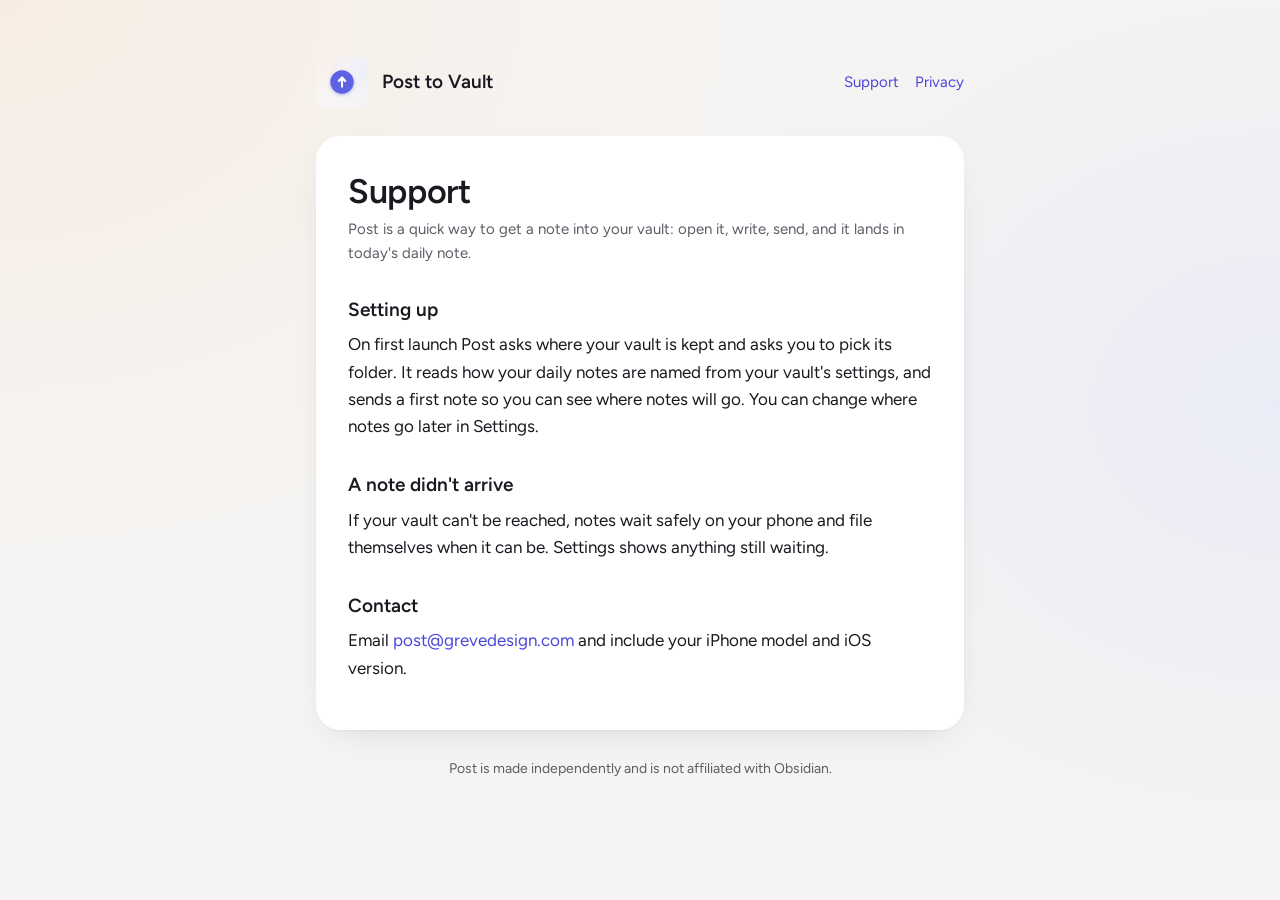
==== index.html @ 83d50b67 "Post to Vault support and privacy pages" ====
<!doctype html><html lang="en"><head><meta charset="utf-8"><meta name="viewport" content="width=device-width,initial-scale=1"><link rel="preconnect" href="https://fonts.googleapis.com"><link href="https://fonts.googleapis.com/css2?family=Figtree:wght@400;600&display=swap" rel="stylesheet"><link rel="stylesheet" href="style.css"><link rel="icon" href="icon.png"><title>Post to Vault Support</title></head><body><main><header><img src="icon.png" alt=""><span class="name">Post to Vault</span><nav><a href="./">Support</a><a href="privacy.html">Privacy</a></nav></header><div class="card">
<h1>Support</h1>
<p class="meta">Post is a quick way to get a note into your vault: open it, write, send, and it lands in today's daily note.</p>
<h2>Setting up</h2>
<p>On first launch Post asks where your vault is kept and asks you to pick its folder. It reads how your daily notes are named from your vault's settings, and sends a first note so you can see where notes will go. You can change where notes go later in Settings.</p>
<h2>A note didn't arrive</h2>
<p>If your vault can't be reached, notes wait safely on your phone and file themselves when it can be. Settings shows anything still waiting.</p>
<h2>Contact</h2>
<p>Email <a href="mailto:post@grevedesign.com">post@grevedesign.com</a> and include your iPhone model and iOS version.</p>
</div><footer>Post is made independently and is not affiliated with Obsidian.</footer></main></body></html>
---- style.css ----
:root{--ink:#1A1920;--muted:#5E5C66;--canvas:#F6F4F2;--card:#FFFFFF;--accent:#4A46DA;--line:#E6E3DE}
@media (prefers-color-scheme:dark){:root{--ink:#F4F2EE;--muted:#A9A6B0;--canvas:#0F0E13;--card:#1A1920;--accent:#7B78E8;--line:#2A2932}}
*{box-sizing:border-box}
body{margin:0;background:var(--canvas);background-image:radial-gradient(1200px 900px at 0 0,rgba(247,236,226,.9),transparent 60%),radial-gradient(1000px 800px at 100% 45%,rgba(233,235,247,.9),transparent 60%);background-attachment:fixed;color:var(--ink);font:17px/1.6 Figtree,-apple-system,system-ui,sans-serif}
@media (prefers-color-scheme:dark){body{background-image:radial-gradient(1200px 900px at 0 0,rgba(61,42,28,.6),transparent 60%),radial-gradient(1000px 800px at 100% 45%,rgba(35,39,72,.6),transparent 60%)}}
main{max-width:680px;margin:0 auto;padding:56px 16px 80px}
.card{background:var(--card);border-radius:24px;padding:36px 32px;box-shadow:0 1px 2px rgba(0,0,0,.04),0 12px 40px -20px rgba(0,0,0,.18)}
header{display:flex;align-items:center;gap:14px;margin-bottom:28px}
header img{width:52px;height:52px;border-radius:12px}
header .name{font-weight:600;font-size:19px}
nav{margin-left:auto;display:flex;gap:16px;font-size:15px}
h1{font-size:34px;line-height:1.15;margin:0 0 6px;font-weight:600;letter-spacing:-.01em}
h2{font-size:19px;margin:30px 0 6px;font-weight:600}
p{margin:0 0 12px}
.meta{color:var(--muted);font-size:15px;margin-bottom:22px}
a{color:var(--accent);text-decoration:none}a:hover{text-decoration:underline}
footer{color:var(--muted);font-size:14px;text-align:center;margin-top:28px}
@media (max-width:520px){.card{padding:28px 20px}h1{font-size:28px}nav{gap:12px}}
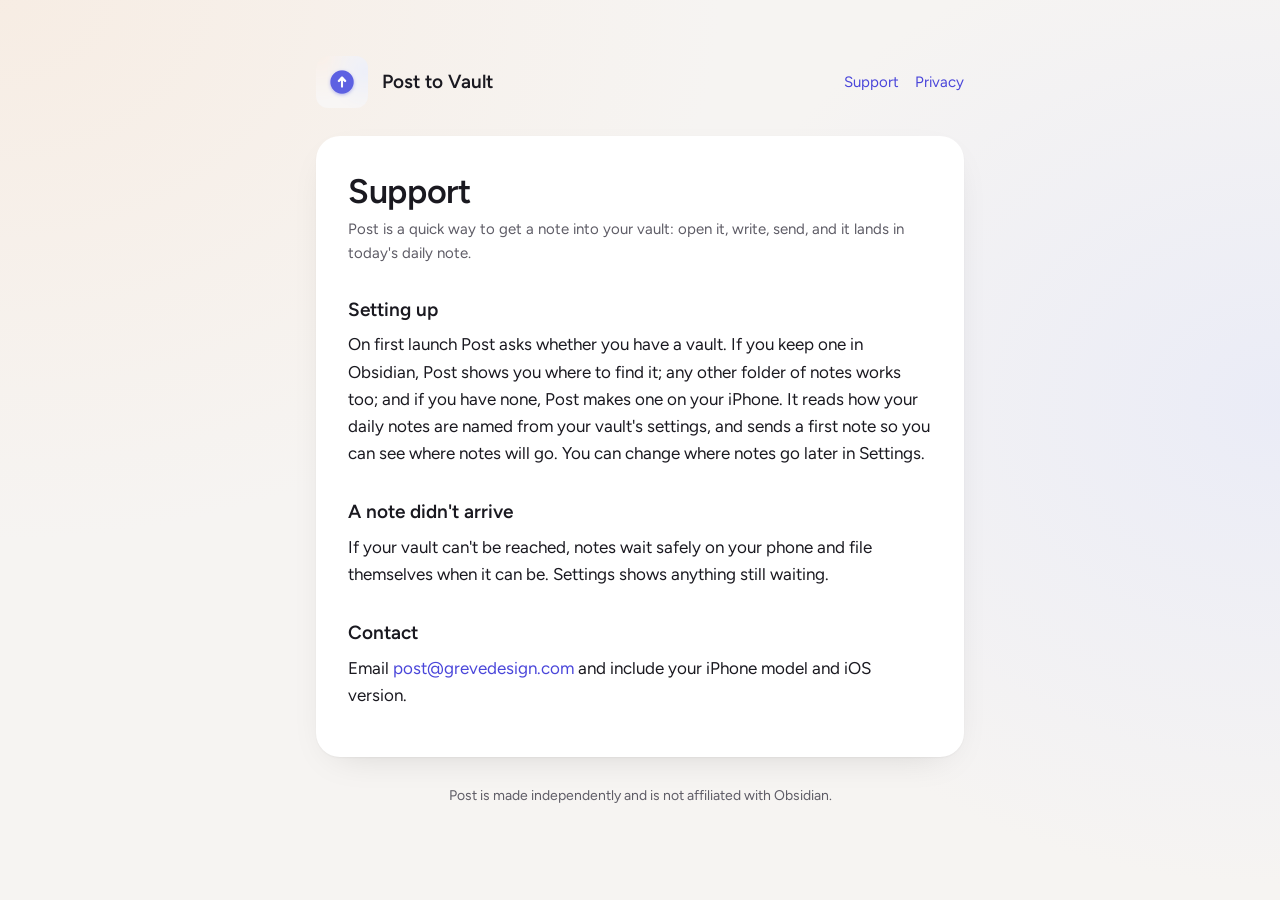
==== commit 1af7e2e1: "Support: setup now asks whether you have a vault Co-Authored-By: Claude Opus 5.5 <noreply@anthropic." ====
--- a/index.html
+++ b/index.html
@@ -2,7 +2,7 @@
 <h1>Support</h1>
 <p class="meta">Post is a quick way to get a note into your vault: open it, write, send, and it lands in today's daily note.</p>
 <h2>Setting up</h2>
-<p>On first launch Post asks where your vault is kept and asks you to pick its folder. It reads how your daily notes are named from your vault's settings, and sends a first note so you can see where notes will go. You can change where notes go later in Settings.</p>
+<p>On first launch Post asks whether you have a vault. If you keep one in Obsidian, Post shows you where to find it; any other folder of notes works too; and if you have none, Post makes one on your iPhone. It reads how your daily notes are named from your vault's settings, and sends a first note so you can see where notes will go. You can change where notes go later in Settings.</p>
 <h2>A note didn't arrive</h2>
 <p>If your vault can't be reached, notes wait safely on your phone and file themselves when it can be. Settings shows anything still waiting.</p>
 <h2>Contact</h2>
